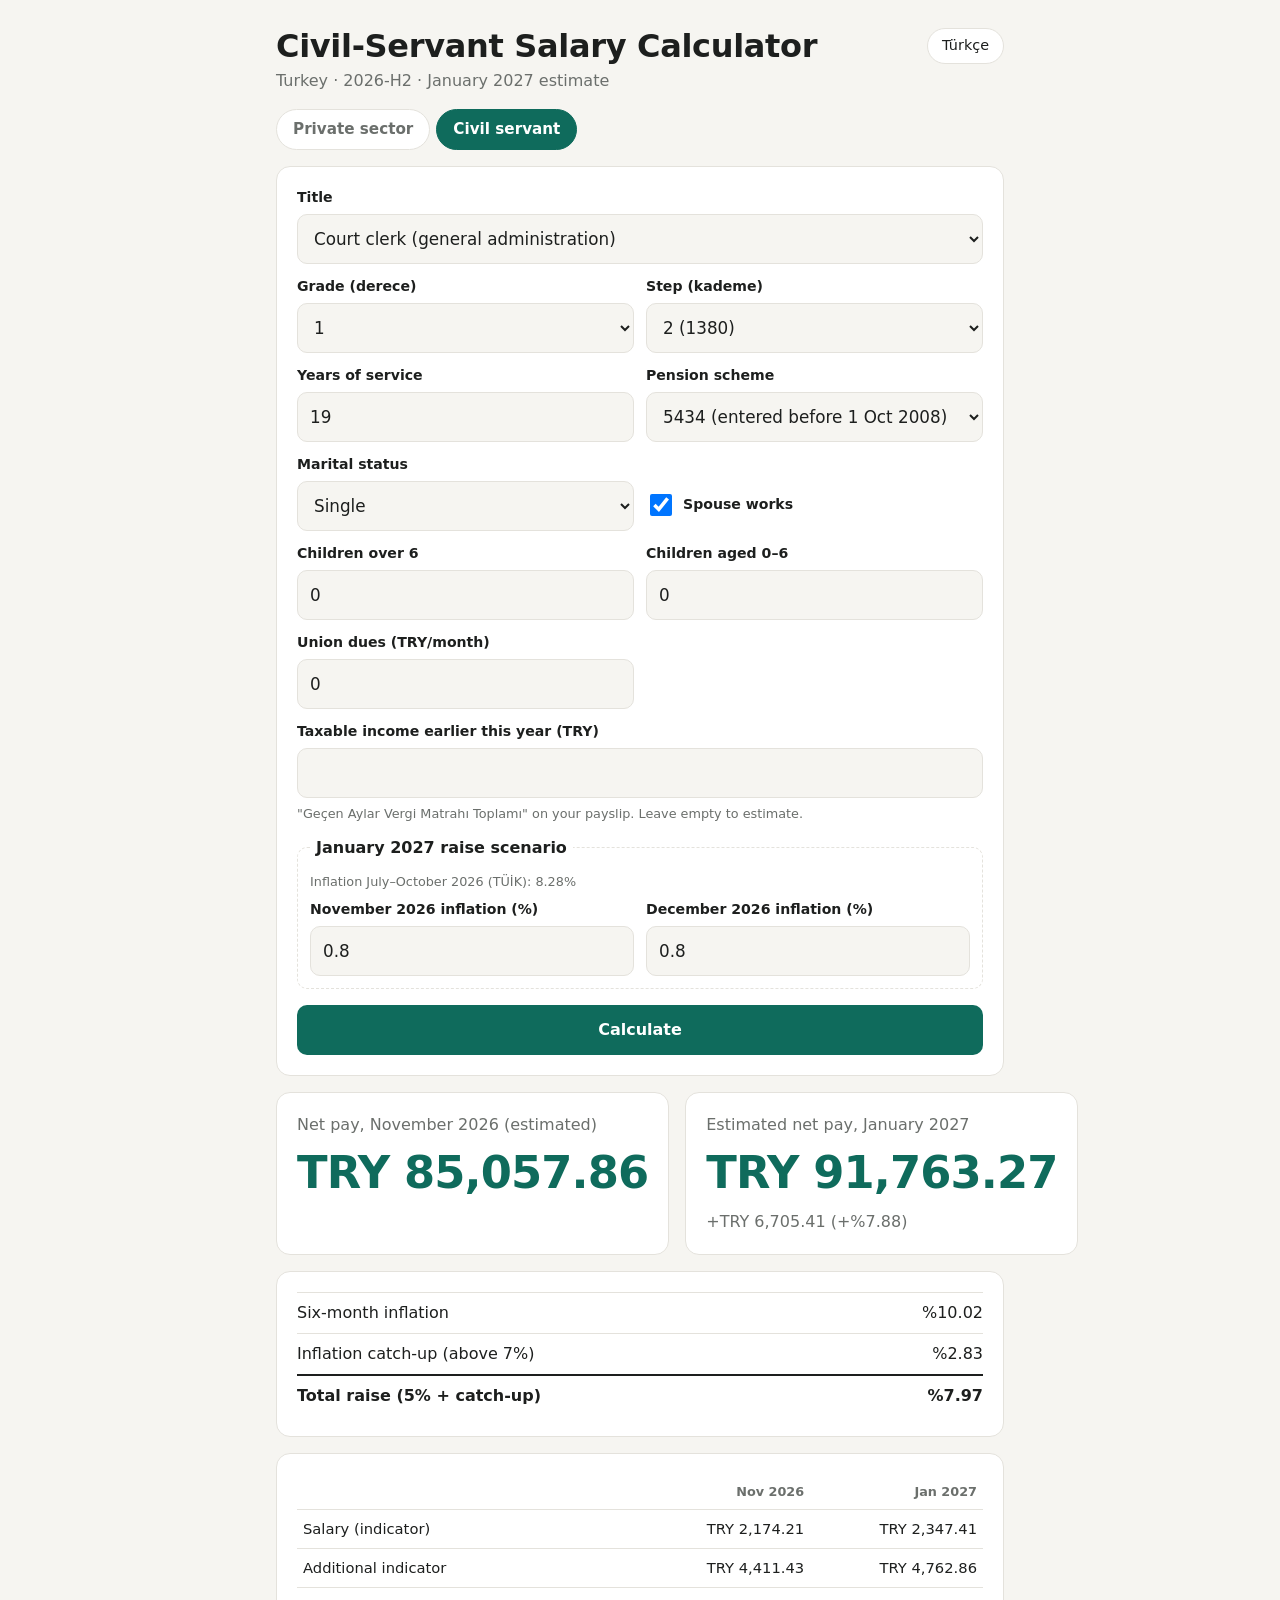
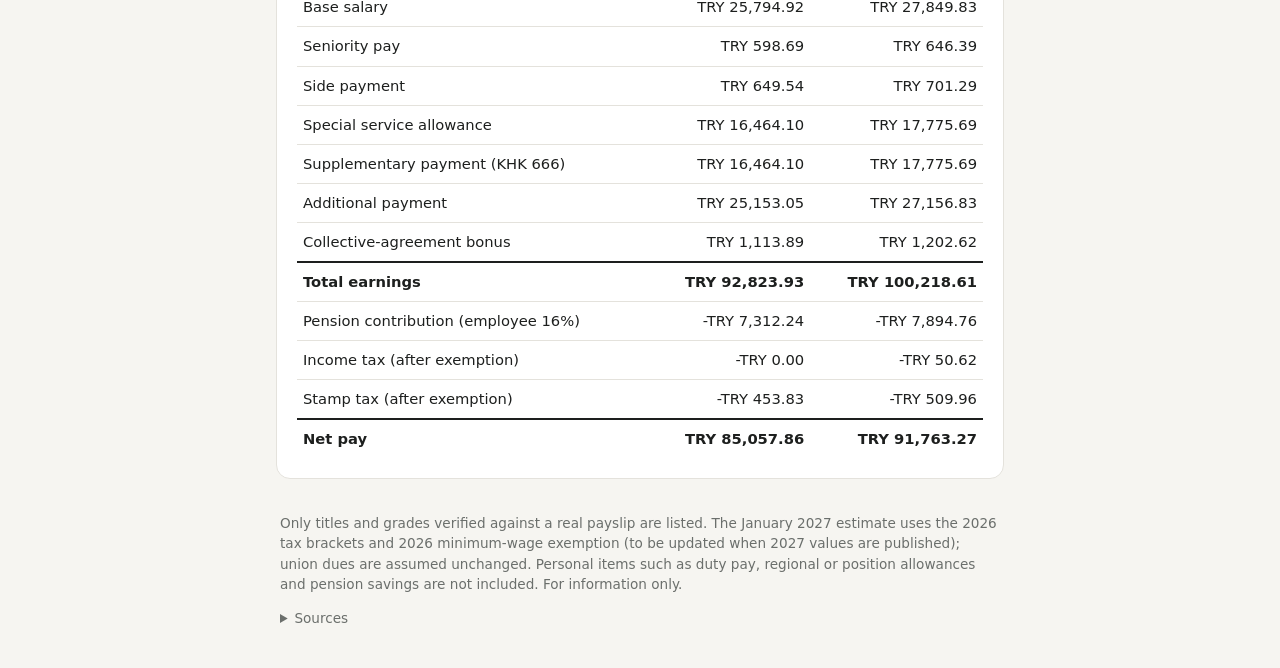
==== web/memur.html @ 2eb8e98a "feat(web): civil-servant page with January 2027 raise estimate - web/memur.html + memur.js: title, d" ====
<!doctype html>
<html lang="tr">
<head>
  <meta charset="utf-8">
  <meta name="viewport" content="width=device-width, initial-scale=1">
  <title>Memur Maaşı Hesaplayıcı</title>
  <meta name="description" content="Memur maaşı ve Ocak 2027 zam tahmini / Civil-servant salary and January 2027 raise estimate">
  <link rel="icon" href="data:image/svg+xml,%3Csvg xmlns=%27http://www.w3.org/2000/svg%27 viewBox=%270 0 32 32%27%3E%3Crect width=%2732%27 height=%2732%27 rx=%277%27 fill=%27%230f6b5c%27/%3E%3Ctext x=%2716%27 y=%2723%27 font-size=%2720%27 text-anchor=%27middle%27 fill=%27white%27 font-family=%27sans-serif%27%3E%E2%82%BA%3C/text%3E%3C/svg%3E">
  <link rel="stylesheet" href="style.css">
  <script type="module" src="memur.js"></script>
</head>
<body>
  <header class="top">
    <div>
      <h1 id="h1">Memur Maaşı Hesaplayıcı</h1>
      <p class="subtitle" id="subtitle"></p>
    </div>
    <button type="button" id="lang" class="lang"></button>
  </header>
  <nav class="tabs top-nav" aria-label="Hesaplayıcılar">
    <a href="./" id="navPrivate">Özel sektör</a>
    <a href="memur.html" id="navMemur" aria-current="page">Memur</a>
  </nav>

  <main>
    <form id="form" class="card grid-form" novalidate>
      <div class="field span2"><label for="title" data-m="title_"></label><select id="title"></select></div>
      <div class="field"><label for="derece" data-m="derece"></label><select id="derece"></select></div>
      <div class="field"><label for="kademe" data-m="kademe"></label><select id="kademe"></select></div>
      <div class="field"><label for="years" data-m="years"></label><input id="years" type="number" min="0" max="45" step="1" value="19" inputmode="numeric"></div>
      <div class="field"><label for="law" data-m="law"></label>
        <select id="law"><option value="5434" data-m="law5434"></option><option value="5510" data-m="law5510" disabled></option></select></div>
      <div class="field"><label for="married" data-m="married"></label>
        <select id="married"><option value="0" data-m="single"></option><option value="1" data-m="marriedOpt"></option></select></div>
      <div class="field check" id="spouseField" hidden><label><input id="spouseWorks" type="checkbox" checked> <span data-m="spouseWorks"></span></label></div>
      <div class="field"><label for="childOver6" data-m="childOver6"></label><input id="childOver6" type="number" min="0" max="10" value="0" inputmode="numeric"></div>
      <div class="field"><label for="childUnder6" data-m="childUnder6"></label><input id="childUnder6" type="number" min="0" max="10" value="0" inputmode="numeric"></div>
      <div class="field"><label for="union" data-m="union"></label><input id="union" inputmode="decimal" value="0"></div>
      <div class="field span2"><label for="prior" data-m="prior"></label><input id="prior" inputmode="decimal" placeholder="">
        <small class="hint" data-m="priorHint"></small></div>
      <fieldset class="span2 scenario">
        <legend data-m="scenario"></legend>
        <p class="hint" id="cpiKnown"></p>
        <div class="two">
          <div class="field"><label for="cpiNov" data-m="cpiNov"></label><input id="cpiNov" type="number" step="0.1" min="-5" max="15" value="0.8" inputmode="decimal"></div>
          <div class="field"><label for="cpiDec" data-m="cpiDec"></label><input id="cpiDec" type="number" step="0.1" min="-5" max="15" value="0.8" inputmode="decimal"></div>
        </div>
      </fieldset>
      <button type="submit" class="span2" data-m="calculate"></button>
      <p id="error" class="error span2" role="alert" hidden></p>
    </form>

    <section id="out" hidden>
      <div class="pair">
        <div class="card result">
          <p class="net-label" id="nowTitle"></p>
          <p class="net-value" id="nowNet"></p>
        </div>
        <div class="card result">
          <p class="net-label" id="janTitle"></p>
          <p class="net-value" id="janNet"></p>
          <p class="delta" id="janDelta"></p>
        </div>
      </div>
      <div class="card">
        <dl id="raise" class="breakdown"></dl>
      </div>
      <div class="card">
        <div class="table-wrap">
          <table>
            <thead><tr><th></th><th class="num" id="colNow"></th><th class="num" id="colJan"></th></tr></thead>
            <tbody id="lines"></tbody>
          </table>
        </div>
      </div>
    </section>

    <footer class="notes">
      <p data-m="notes"></p>
      <details>
        <summary id="sourcesLabel">Kaynaklar</summary>
        <ul id="sources"></ul>
      </details>
    </footer>
  </main>
</body>
</html>
---- web/style.css ----
:root {
  --bg: #f6f5f1;
  --card: #ffffff;
  --ink: #1d1f1e;
  --muted: #6b6f6c;
  --line: #e4e2dc;
  --accent: #0f6b5c;
  --accent-ink: #ffffff;
  --error: #b42318;
  --radius: 14px;
  color-scheme: light dark;
}
@media (prefers-color-scheme: dark) {
  :root { --bg: #141615; --card: #1d201f; --ink: #ecebe7; --muted: #a2a6a3; --line: #2e3230; --accent: #4fb7a3; --accent-ink: #0b1513; --error: #f97066; }
}
* { box-sizing: border-box; }
body {
  margin: 0; background: var(--bg); color: var(--ink);
  font: 16px/1.5 system-ui, -apple-system, "Segoe UI", Roboto, sans-serif;
  -webkit-text-size-adjust: 100%;
}
.top, main { max-width: 760px; margin: 0 auto; padding: 0 16px; }
.top { display: flex; justify-content: space-between; align-items: flex-start; gap: 12px; padding-top: 28px; }
h1 { font-size: clamp(1.4rem, 4.5vw, 2rem); line-height: 1.15; margin: 0; letter-spacing: -0.01em; }
.subtitle { margin: 4px 0 0; color: var(--muted); }
h2 { font-size: 1rem; margin: 20px 0 8px; }
.lang {
  flex: none; border: 1px solid var(--line); background: var(--card); color: var(--ink);
  border-radius: 999px; padding: 6px 14px; font: inherit; font-size: 0.9rem; cursor: pointer;
}
.card { background: var(--card); border: 1px solid var(--line); border-radius: var(--radius); padding: 20px; margin-top: 16px; }
.form { display: flex; flex-direction: column; gap: 12px; }
.field { display: flex; flex-direction: column; gap: 6px; }
.form label { font-weight: 600; font-size: 0.9rem; }
.form input, .form select {
  font: inherit; font-size: 1.1rem; padding: 12px; border-radius: 10px;
  border: 1px solid var(--line); background: var(--bg); color: var(--ink); width: 100%; height: 52px;
}
.form input:focus, .form select:focus, .lang:focus-visible, .form button:focus-visible { outline: 3px solid color-mix(in srgb, var(--accent) 45%, transparent); outline-offset: 1px; }
.form button {
  margin-top: 4px; font: inherit; font-weight: 700; padding: 13px; border: 0; border-radius: 10px;
  background: var(--accent); color: var(--accent-ink); cursor: pointer;
}
@media (min-width: 640px) {
  .form { flex-direction: row; flex-wrap: wrap; align-items: flex-end; }
  .field.grow { flex: 1 1 240px; }
  .field:not(.grow) { flex: 0 0 170px; }
  .form button { margin-top: 0; padding: 13px 24px; }
  .form .error { flex-basis: 100%; }
}
.error { color: var(--error); margin: 8px 0 0; font-weight: 600; }
.net-label { margin: 0; color: var(--muted); }
.net-value { margin: 2px 0 0; font-size: clamp(2rem, 9vw, 2.8rem); font-weight: 750; letter-spacing: -0.02em; font-variant-numeric: tabular-nums; color: var(--accent); }
.breakdown { margin: 0; }
.row { display: flex; justify-content: space-between; gap: 16px; padding: 8px 0; border-top: 1px solid var(--line); }
.row dt { color: var(--ink); }
.row dd { margin: 0; font-variant-numeric: tabular-nums; text-align: right; white-space: nowrap; }
.row.sub dt, .row.sub dd { color: var(--muted); font-size: 0.88rem; }
.row.sub dt { padding-left: 12px; }
.row.total { font-weight: 700; border-top: 2px solid var(--ink); }
.row.muted dt, .row.muted dd { color: var(--muted); }
.card > h2:first-child { margin-top: 0; }
.table-wrap { overflow-x: auto; }
table { width: 100%; border-collapse: collapse; font-variant-numeric: tabular-nums; font-size: 0.92rem; }
th, td { padding: 8px 6px; border-top: 1px solid var(--line); text-align: left; white-space: nowrap; }
th { color: var(--muted); font-weight: 600; font-size: 0.8rem; border-top: 0; }
.num { text-align: right; }
tr.current td { background: color-mix(in srgb, var(--accent) 12%, transparent); font-weight: 600; }
tfoot td { font-weight: 700; border-top: 2px solid var(--ink); }
.notes { color: var(--muted); font-size: 0.85rem; padding: 20px 4px 40px; }
.notes summary { cursor: pointer; }
.notes li { margin: 6px 0; }
@media (max-width: 420px) {
  .card { padding: 16px; }
  #year th:nth-child(2), #year td:nth-child(2) { display: none; }
}
@media (max-width: 359px) {
  table { font-size: 0.8rem; }
  th, td { padding: 7px 3px; }
}
/* tabs between calculators */
.top-nav { display: flex; gap: 6px; max-width: 760px; margin: 0 auto; padding: 16px 16px 0; }
.tabs a {
  text-decoration: none; color: var(--muted); padding: 8px 16px; border-radius: 999px;
  border: 1px solid var(--line); background: var(--card); font-weight: 600; font-size: 0.95rem;
}
.tabs a[aria-current="page"] { background: var(--accent); color: var(--accent-ink); border-color: var(--accent); }
/* civil-servant form */
.grid-form { display: grid; grid-template-columns: 1fr 1fr; gap: 12px; }
.grid-form .span2 { grid-column: 1 / -1; }
.grid-form button { margin-top: 4px; font: inherit; font-weight: 700; padding: 13px; border: 0; border-radius: 10px; background: var(--accent); color: var(--accent-ink); cursor: pointer; }
.grid-form .field.check { justify-content: flex-end; }
.grid-form .field.check label { display: flex; gap: 8px; align-items: center; font-weight: 600; min-height: 52px; }
.grid-form .field.check input { width: 22px; height: 22px; }
.hint { color: var(--muted); font-size: 0.8rem; margin: 0; }
.scenario { border: 1px dashed var(--line); border-radius: 10px; padding: 12px; margin: 0; display: grid; gap: 8px; }
.scenario legend { font-weight: 700; padding: 0 6px; }
.two { display: grid; grid-template-columns: 1fr 1fr; gap: 12px; }
.grid-form .field input, .grid-form .field select { font: inherit; font-size: 1.05rem; padding: 10px 12px; border-radius: 10px; border: 1px solid var(--line); background: var(--bg); color: var(--ink); width: 100%; height: 50px; }
.grid-form .field label { font-weight: 600; font-size: 0.88rem; }
.pair { display: grid; grid-template-columns: 1fr 1fr; gap: 16px; }
.pair .card { margin-top: 16px; }
.delta { margin: 4px 0 0; color: var(--muted); font-variant-numeric: tabular-nums; }
tr.total td { font-weight: 700; border-top: 2px solid var(--ink); }
@media (max-width: 559px) {
  .pair { grid-template-columns: 1fr; gap: 0; }
  .grid-form { grid-template-columns: 1fr 1fr; }
  .grid-form .field label { font-size: 0.82rem; }
}
@media (max-width: 359px) {
  .grid-form, .two { grid-template-columns: 1fr; }
}
#lines td:first-child { white-space: normal; min-width: 0; }
@media (max-width: 559px) { #lines, #lines + * { font-size: 0.84rem; } #lines td { padding: 7px 4px; } }
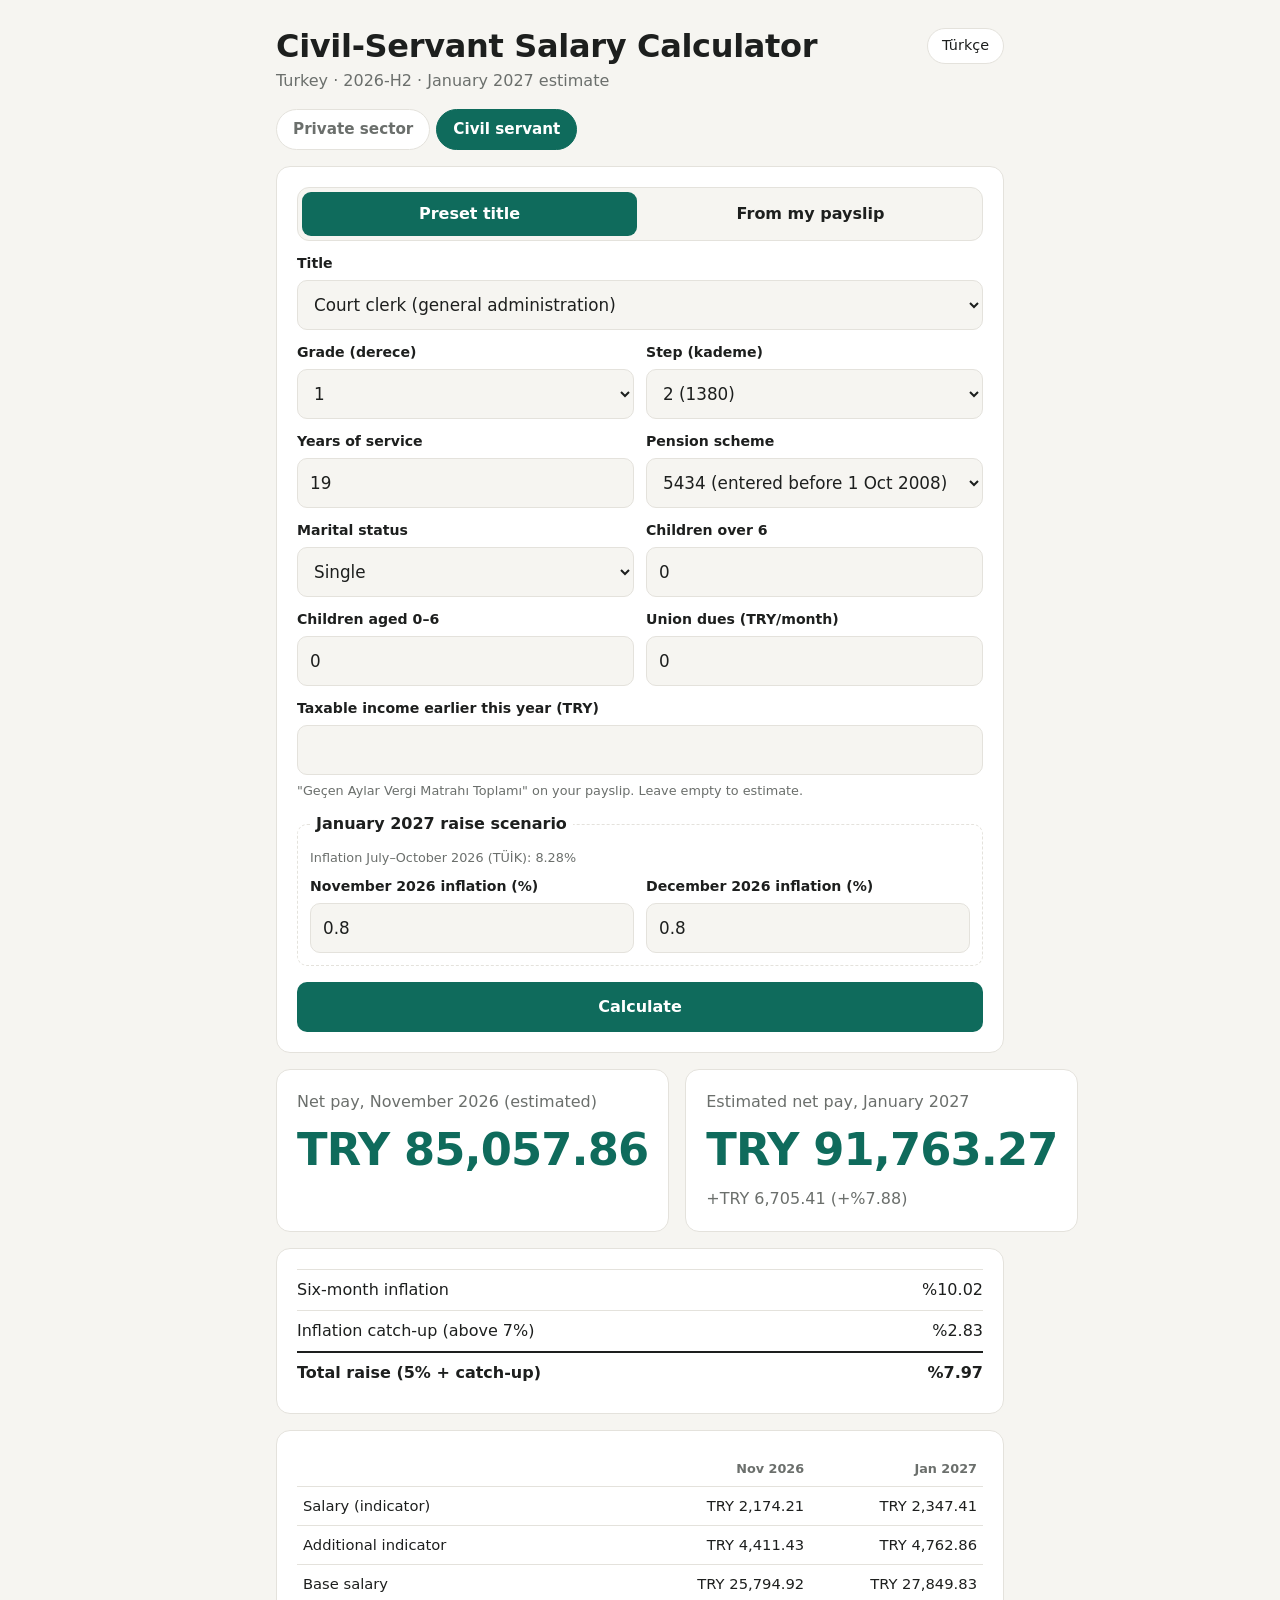
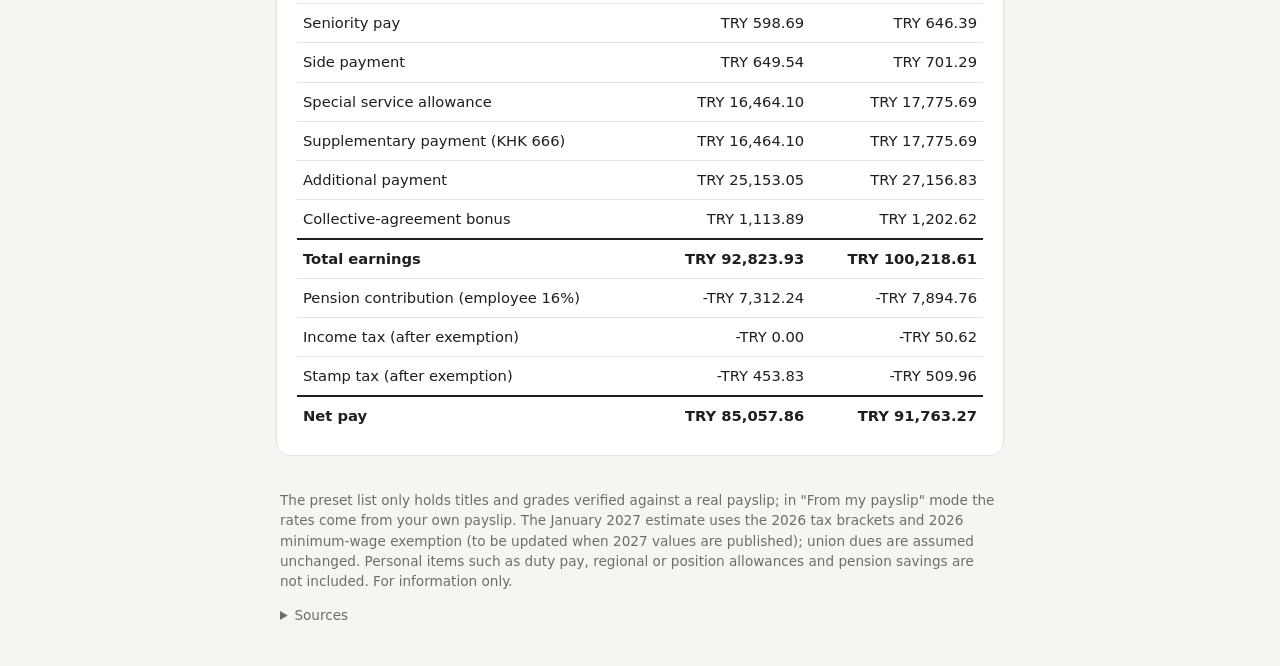
==== commit d668681c: "feat: payslip mode for any civil servant (5434/5510) - rules/memur.js: 5510 contributions, ruleFromP" ====
--- a/web/memur.html
+++ b/web/memur.html
@@ -24,12 +24,36 @@
 
   <main>
     <form id="form" class="card grid-form" novalidate>
+      <div class="seg span2" role="radiogroup">
+        <label><input type="radio" name="mode" value="ready" checked> <span data-m="modeReady"></span></label>
+        <label><input type="radio" name="mode" value="slip"> <span data-m="modeSlip"></span></label>
+      </div>
+      <div id="slipFields" class="span2 sub" hidden>
+        <p class="hint span2" data-m="slipIntro"></p>
+        <div class="field"><label for="sMonth" data-m="sMonth"></label><select id="sMonth"></select></div>
+        <div class="field"><label for="sYears" data-m="years"></label><input id="sYears" type="number" min="0" max="45" value="0" inputmode="numeric"></div>
+        <div class="field"><label for="sDerece" data-m="derece"></label><select id="sDerece"></select></div>
+        <div class="field"><label for="sKademe" data-m="kademe"></label><select id="sKademe"></select></div>
+        <div class="field"><label for="s_extraIndicator" data-m="k_extraIndicator"></label><input id="s_extraIndicator" inputmode="decimal" placeholder="0"></div>
+        <div class="field"><label for="s_sidePayment" data-m="k_sidePayment"></label><input id="s_sidePayment" inputmode="decimal" placeholder="0"></div>
+        <div class="field"><label for="s_specialService" data-m="k_specialService"></label><input id="s_specialService" inputmode="decimal" placeholder="0"></div>
+        <div class="field"><label for="s_supplementary" data-m="k_supplementary"></label><input id="s_supplementary" inputmode="decimal" placeholder="0"></div>
+        <div class="field"><label for="s_spouse" data-m="k_spouse"></label><input id="s_spouse" inputmode="decimal" placeholder="0"></div>
+        <div class="field"><label for="s_children" data-m="k_children"></label><input id="s_children" inputmode="decimal" placeholder="0"></div>
+        <div class="field"><label for="s_collectiveBonus" data-m="k_collectiveBonus"></label><input id="s_collectiveBonus" inputmode="decimal" placeholder="0"></div>
+        <div class="field"><label for="s_unionDues" data-m="k_unionDues"></label><input id="s_unionDues" inputmode="decimal" placeholder="0"></div>
+        <div class="field"><label for="s_pensionEmployee" data-m="k_pensionEmployee"></label><input id="s_pensionEmployee" inputmode="decimal" placeholder="0"></div>
+        <div class="field"><label for="s_gssEmployee" data-m="k_gssEmployee"></label><input id="s_gssEmployee" inputmode="decimal" placeholder="0"></div>
+        <div class="field"><label for="s_taxBase" data-m="k_taxBase"></label><input id="s_taxBase" inputmode="decimal" placeholder=""></div>
+        <div class="field"><label for="s_priorTaxBase" data-m="k_priorTaxBase"></label><input id="s_priorTaxBase" inputmode="decimal" placeholder=""></div>
+      </div>
+      <div id="readyFields" class="span2 sub">
       <div class="field span2"><label for="title" data-m="title_"></label><select id="title"></select></div>
       <div class="field"><label for="derece" data-m="derece"></label><select id="derece"></select></div>
       <div class="field"><label for="kademe" data-m="kademe"></label><select id="kademe"></select></div>
       <div class="field"><label for="years" data-m="years"></label><input id="years" type="number" min="0" max="45" step="1" value="19" inputmode="numeric"></div>
       <div class="field"><label for="law" data-m="law"></label>
-        <select id="law"><option value="5434" data-m="law5434"></option><option value="5510" data-m="law5510" disabled></option></select></div>
+        <select id="law"><option value="5434" data-m="law5434"></option><option value="5510" data-m="law5510"></option></select></div>
       <div class="field"><label for="married" data-m="married"></label>
         <select id="married"><option value="0" data-m="single"></option><option value="1" data-m="marriedOpt"></option></select></div>
       <div class="field check" id="spouseField" hidden><label><input id="spouseWorks" type="checkbox" checked> <span data-m="spouseWorks"></span></label></div>
@@ -38,6 +62,7 @@
       <div class="field"><label for="union" data-m="union"></label><input id="union" inputmode="decimal" value="0"></div>
       <div class="field span2"><label for="prior" data-m="prior"></label><input id="prior" inputmode="decimal" placeholder="">
         <small class="hint" data-m="priorHint"></small></div>
+      </div>
       <fieldset class="span2 scenario">
         <legend data-m="scenario"></legend>
         <p class="hint" id="cpiKnown"></p>
@@ -48,6 +73,7 @@
       </fieldset>
       <button type="submit" class="span2" data-m="calculate"></button>
       <p id="error" class="error span2" role="alert" hidden></p>
+      <p id="warn" class="warn span2" hidden></p>
     </form>
 
     <section id="out" hidden>
--- a/web/style.css
+++ b/web/style.css
@@ -14,6 +14,7 @@
   :root { --bg: #141615; --card: #1d201f; --ink: #ecebe7; --muted: #a2a6a3; --line: #2e3230; --accent: #4fb7a3; --accent-ink: #0b1513; --error: #f97066; }
 }
 * { box-sizing: border-box; }
+[hidden] { display: none !important; }
 body {
   margin: 0; background: var(--bg); color: var(--ink);
   font: 16px/1.5 system-ui, -apple-system, "Segoe UI", Roboto, sans-serif;
@@ -112,3 +113,11 @@
 }
 #lines td:first-child { white-space: normal; min-width: 0; }
 @media (max-width: 559px) { #lines, #lines + * { font-size: 0.84rem; } #lines td { padding: 7px 4px; } }
+.sub { display: grid; grid-template-columns: 1fr 1fr; gap: 12px; }
+.seg { display: grid; grid-template-columns: 1fr 1fr; gap: 6px; background: var(--bg); border: 1px solid var(--line); border-radius: 12px; padding: 4px; }
+.seg label { display: flex; justify-content: center; align-items: center; gap: 6px; padding: 10px; border-radius: 9px; font-weight: 600; cursor: pointer; text-align: center; }
+.seg input { position: absolute; opacity: 0; pointer-events: none; }
+.seg label:has(input:checked) { background: var(--accent); color: var(--accent-ink); }
+.seg label:has(input:focus-visible) { outline: 3px solid color-mix(in srgb, var(--accent) 45%, transparent); }
+.warn { margin: 0; padding: 10px 12px; border-radius: 10px; background: color-mix(in srgb, #d97706 14%, transparent); color: var(--ink); font-size: 0.9rem; }
+@media (max-width: 359px) { .sub { grid-template-columns: 1fr; } }
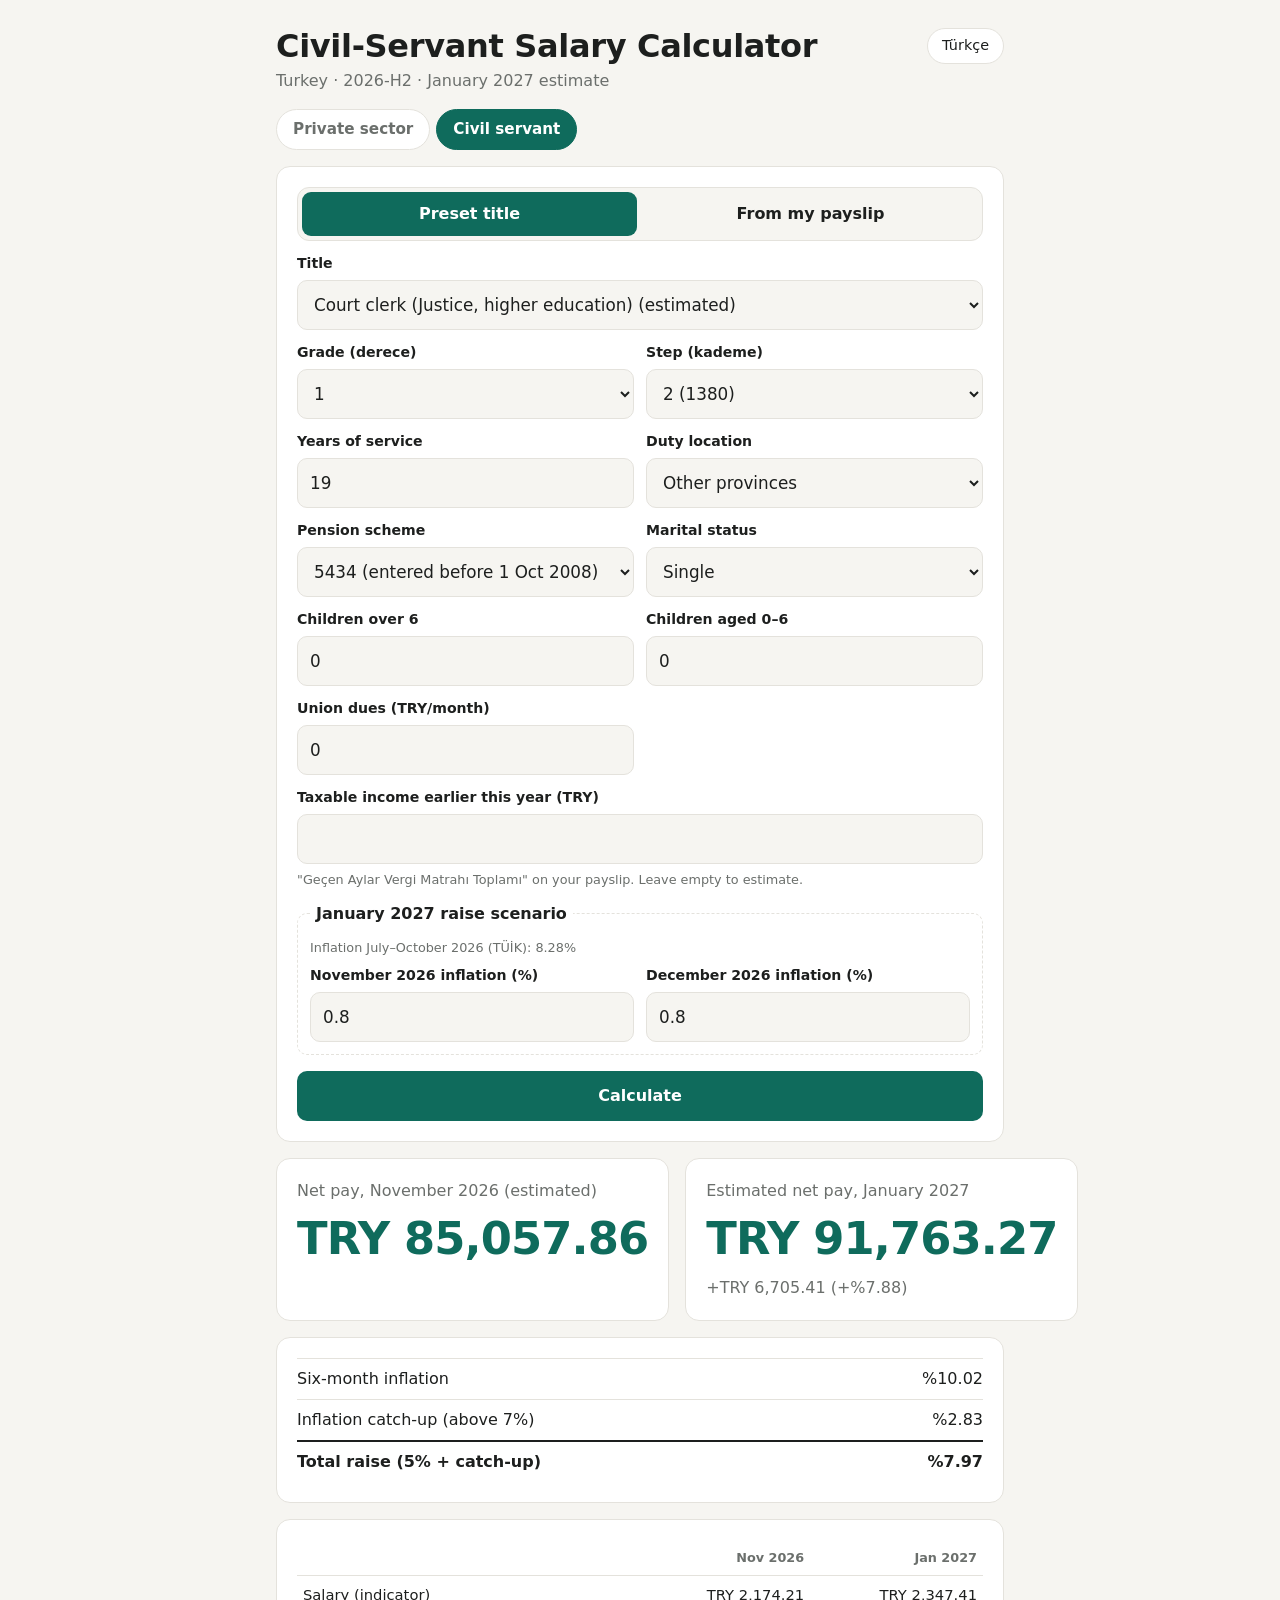
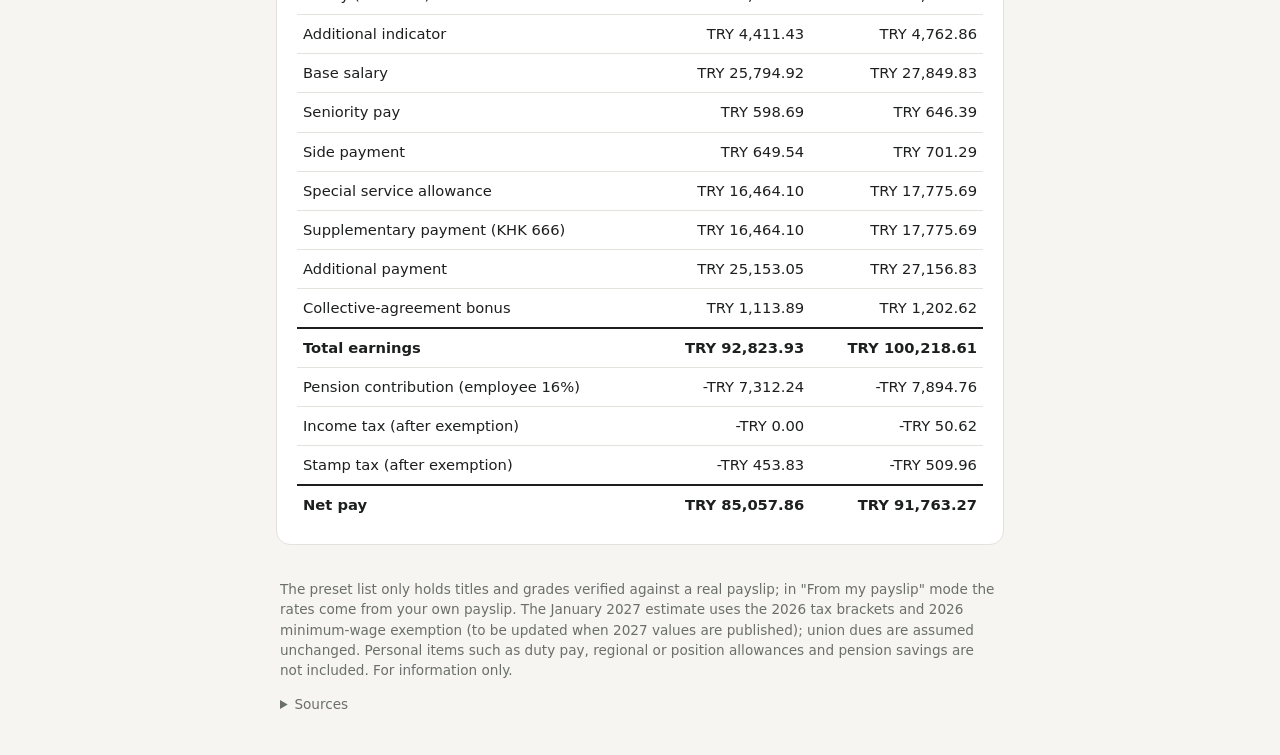
==== commit b81d3d24: "feat: all dereceler for Adalet titles + duty location (il adalet vs taşra) - titles.json: zabıt kati" ====
--- a/web/memur.html
+++ b/web/memur.html
@@ -52,6 +52,8 @@
       <div class="field"><label for="derece" data-m="derece"></label><select id="derece"></select></div>
       <div class="field"><label for="kademe" data-m="kademe"></label><select id="kademe"></select></div>
       <div class="field"><label for="years" data-m="years"></label><input id="years" type="number" min="0" max="45" step="1" value="19" inputmode="numeric"></div>
+      <div class="field" id="locField"><label for="loc" data-m="loc"></label>
+        <select id="loc"><option value="other" data-m="locOther"></option><option value="bigCity" data-m="locBig"></option></select></div>
       <div class="field"><label for="law" data-m="law"></label>
         <select id="law"><option value="5434" data-m="law5434"></option><option value="5510" data-m="law5510"></option></select></div>
       <div class="field"><label for="married" data-m="married"></label>
